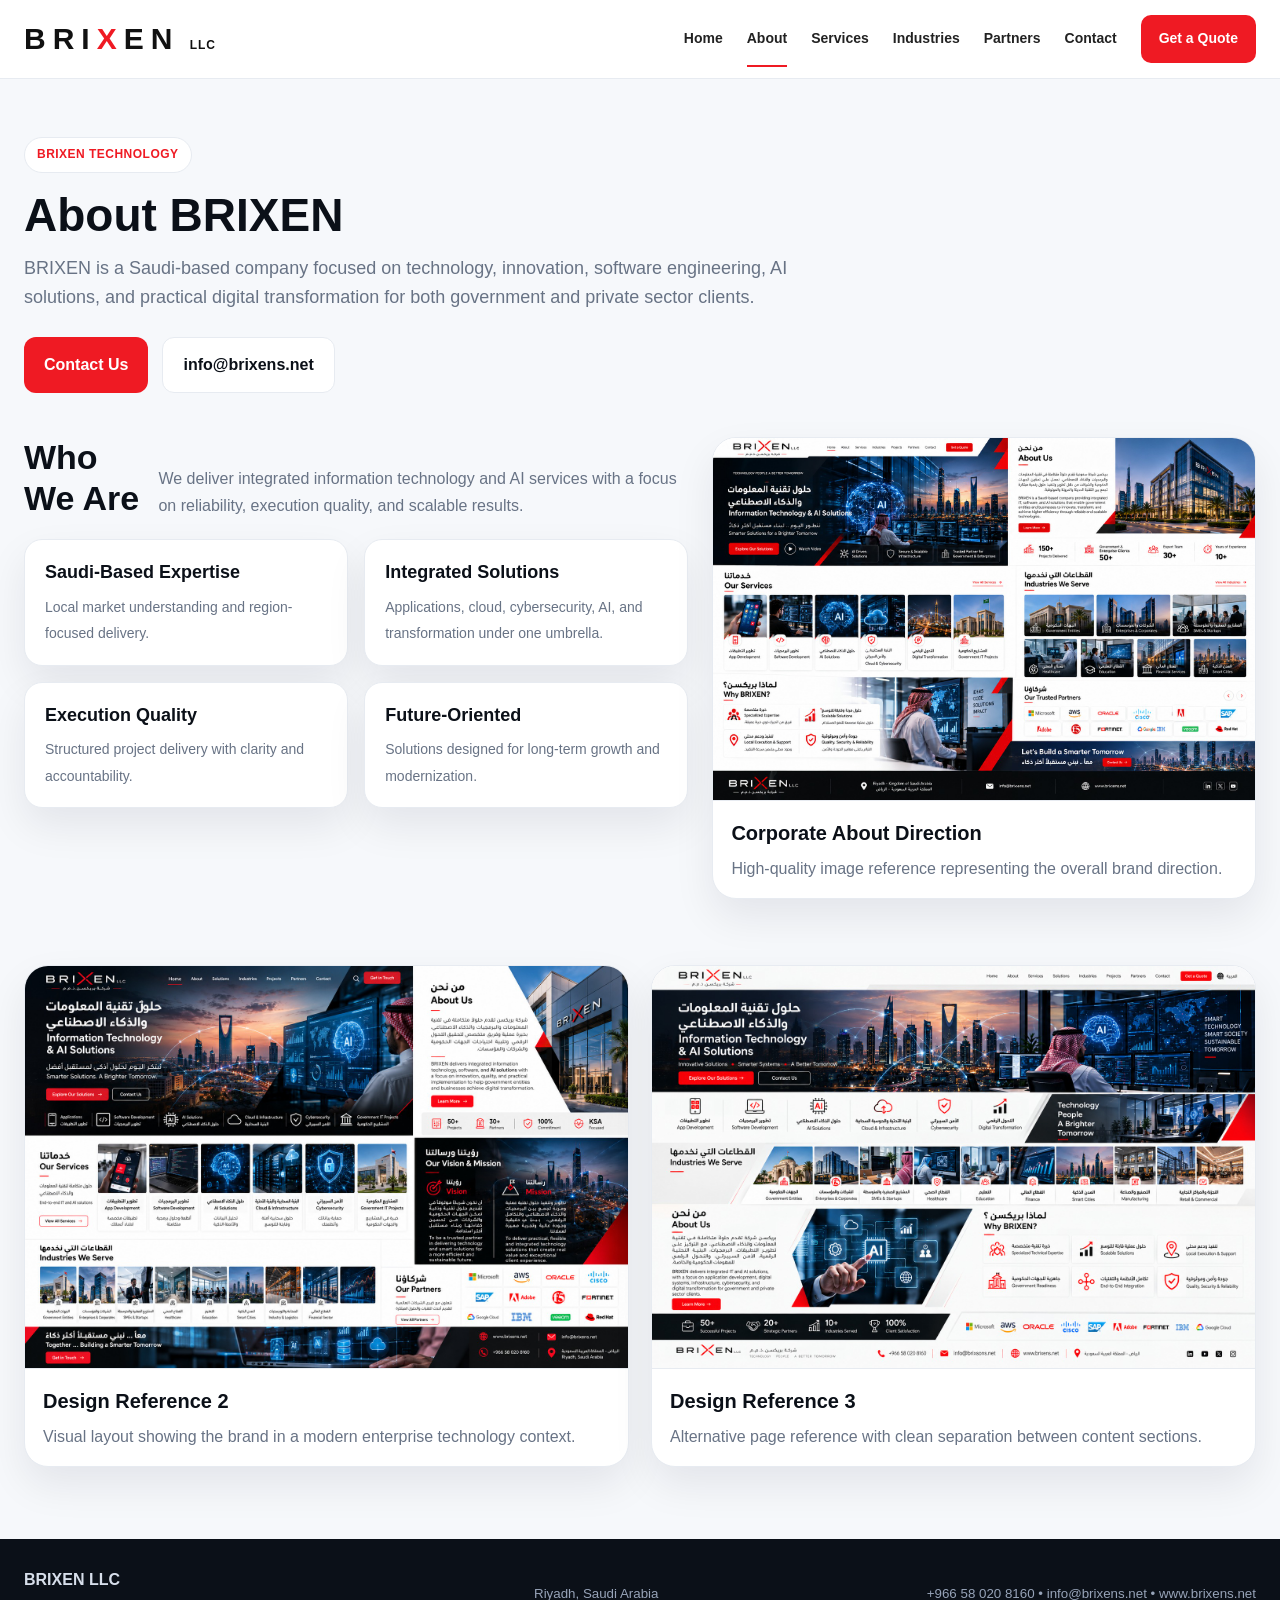
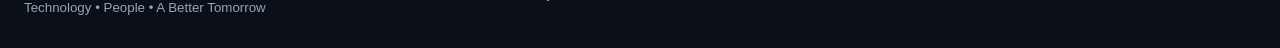
==== about.html @ fe867104 "Add files via upload" ====
<!doctype html>
<html lang="en">
<head>
  <meta charset="utf-8">
  <meta name="viewport" content="width=device-width,initial-scale=1">
  <title>BRIXEN | About</title>
  <meta name="description" content="BRIXEN information technology, AI, digital transformation and enterprise solutions in Saudi Arabia.">
  <link rel="canonical" href="https://www.brixens.net/about.html">
  <link rel="stylesheet" href="styles.css">
</head>
<body>
<header class="site-header">
  <div class="wrap nav">
    <a class="brand" href="index.html"><span class="brand-text">BRI<span class="x">X</span>EN<small> LLC</small></span></a>
    <button class="menu-btn" aria-label="Menu">☰</button>
    <nav class="nav-links">
      <a class="" href="index.html">Home</a>
      <a class="active" href="about.html">About</a>
      <a class="" href="services.html">Services</a>
      <a class="" href="industries.html">Industries</a>
      <a class="" href="partners.html">Partners</a>
      <a class="" href="contact.html">Contact</a>
      <a class="btn" href="mailto:info@brixens.net">Get a Quote</a>
    </nav>
  </div>
</header>
<main>
  <section class="page-hero">
    <div class="wrap">
      <span class="eyebrow">BRIXEN Technology</span>
      <h1>About BRIXEN</h1>
      <p>BRIXEN is a Saudi-based company focused on technology, innovation, software engineering, AI solutions, and practical digital transformation for both government and private sector clients.</p>
      <div class="cta-row">
        <a class="btn-main" href="contact.html">Contact Us</a>
        <a class="btn-alt" href="mailto:info@brixens.net">info@brixens.net</a>
      </div>
    </div>
  </section>
  
<section class="section"><div class="wrap"><div class="split"><div><div class="section-title"><h2>Who We Are</h2><p>We deliver integrated information technology and AI services with a focus on reliability, execution quality, and scalable results.</p></div><div class="list-grid"><div class="list-item"><strong>Saudi-Based Expertise</strong><span>Local market understanding and region-focused delivery.</span></div><div class="list-item"><strong>Integrated Solutions</strong><span>Applications, cloud, cybersecurity, AI, and transformation under one umbrella.</span></div><div class="list-item"><strong>Execution Quality</strong><span>Structured project delivery with clarity and accountability.</span></div><div class="list-item"><strong>Future-Oriented</strong><span>Solutions designed for long-term growth and modernization.</span></div></div></div><div class="preview"><img src="reference-design-1.jpg" alt="About BRIXEN visual"><div class="caption"><h3>Corporate About Direction</h3><p>High-quality image reference representing the overall brand direction.</p></div></div></div></div></section>
<section class="section"><div class="wrap"><div class="preview-grid"><article class="preview"><img src="reference-design-2.jpg" alt="About visual two"><div class="caption"><h3>Design Reference 2</h3><p>Visual layout showing the brand in a modern enterprise technology context.</p></div></article><article class="preview"><img src="reference-design-3.jpg" alt="About visual three"><div class="caption"><h3>Design Reference 3</h3><p>Alternative page reference with clean separation between content sections.</p></div></article></div></div></section>

</main>
<footer class="footer">
  <div class="wrap footer-grid">
    <div><strong>BRIXEN LLC</strong><br><small>Technology • People • A Better Tomorrow</small></div>
    <div><small>Riyadh, Saudi Arabia</small></div>
    <div><small>+966 58 020 8160 • info@brixens.net • www.brixens.net</small></div>
  </div>
</footer>
<script src="script.js"></script>
</body>
</html>
---- styles.css ----
:root{
  --red:#ef1a23;
  --black:#0b1018;
  --dark:#121826;
  --muted:#687385;
  --line:#e7ebf1;
  --bg:#f6f8fb;
  --white:#ffffff;
  --max:1280px;
  --shadow:0 18px 40px rgba(8,18,32,.08);
}
*{box-sizing:border-box}
html{scroll-behavior:smooth}
body{margin:0;font-family:Arial,Helvetica,sans-serif;background:var(--bg);color:var(--black);line-height:1.65}
a{text-decoration:none;color:inherit}
img{display:block;max-width:100%;height:auto}
.wrap{max-width:var(--max);margin:0 auto;padding:0 24px}
.site-header{position:sticky;top:0;z-index:100;background:rgba(255,255,255,.97);backdrop-filter:blur(12px);border-bottom:1px solid var(--line)}
.nav{min-height:78px;display:flex;align-items:center;justify-content:space-between;gap:18px}
.brand{display:flex;align-items:center}
.brand-text{font-size:30px;font-weight:800;letter-spacing:7px;color:#111;white-space:nowrap}
.brand-text .x{color:var(--red)}
.brand-text small{font-size:12px;letter-spacing:1px;margin-left:6px}
.nav-links{display:flex;align-items:center;gap:24px}
.nav-links a{font-size:14px;font-weight:600;color:#222;padding:8px 0;position:relative}
.nav-links a.active::after,.nav-links a:hover::after{content:"";position:absolute;left:0;right:0;bottom:-8px;height:2px;background:var(--red)}
.nav-links .btn{padding:12px 18px;border-radius:10px;background:var(--red);color:#fff}
.nav-links .btn::after{display:none}
.menu-btn{display:none;border:1px solid var(--line);background:#fff;border-radius:10px;padding:8px 12px;font-size:22px}
.page-hero{padding:58px 0 26px}
.eyebrow{display:inline-block;padding:7px 12px;border-radius:999px;background:#fff;border:1px solid var(--line);font-size:12px;font-weight:700;color:var(--red);letter-spacing:.04em;text-transform:uppercase}
.page-hero h1{font-size:46px;line-height:1.15;margin:16px 0 12px;max-width:900px}
.page-hero p{font-size:18px;color:var(--muted);max-width:820px;margin:0}
.cta-row{display:flex;gap:14px;flex-wrap:wrap;margin-top:24px}
.btn-main,.btn-alt{display:inline-flex;align-items:center;justify-content:center;padding:14px 20px;border-radius:12px;font-weight:700}
.btn-main{background:var(--red);color:#fff}
.btn-alt{background:#fff;border:1px solid var(--line);color:var(--black)}
.section{padding:18px 0 48px}
.section-title{display:flex;align-items:end;justify-content:space-between;gap:16px;margin-bottom:20px}
.section-title h2{margin:0;font-size:34px;line-height:1.2}
.section-title p{margin:0;color:var(--muted);max-width:760px}
.card-grid{display:grid;grid-template-columns:repeat(3,1fr);gap:18px}
.card,.stat,.contact-card{background:#fff;border:1px solid var(--line);border-radius:20px;box-shadow:var(--shadow)}
.card{padding:22px}
.card h3{margin:0 0 10px;font-size:20px}
.card p{margin:0;color:var(--muted);font-size:15px}
.preview-grid{display:grid;grid-template-columns:1fr 1fr;gap:22px;align-items:start}
.preview-grid.single{grid-template-columns:1fr}
.preview{background:#fff;border:1px solid var(--line);border-radius:24px;overflow:hidden;box-shadow:var(--shadow)}
.preview img{width:100%;height:auto;object-fit:contain;background:#fff}
.preview .caption{padding:16px 18px;border-top:1px solid var(--line)}
.preview .caption h3{margin:0 0 6px;font-size:20px}
.preview .caption p{margin:0;color:var(--muted)}
.stats{display:grid;grid-template-columns:repeat(4,1fr);gap:16px}
.stat{padding:22px}
.stat .num{font-size:34px;font-weight:800;color:var(--red);line-height:1;margin-bottom:8px}
.stat span{display:block;color:var(--muted);font-size:14px}
.split{display:grid;grid-template-columns:1.1fr .9fr;gap:24px;align-items:start}
.list-grid{display:grid;grid-template-columns:repeat(2,1fr);gap:16px}
.list-item{background:#fff;border:1px solid var(--line);border-radius:18px;padding:18px 20px;box-shadow:var(--shadow)}
.list-item strong{display:block;margin-bottom:6px;font-size:18px}
.list-item span{color:var(--muted);font-size:14px}
.contact-grid{display:grid;grid-template-columns:repeat(4,1fr);gap:16px}
.contact-card{padding:20px}
.contact-card h3{margin:0 0 6px;font-size:18px}
.contact-card p,.contact-card a{margin:0;color:var(--muted)}
.footer{background:#0b1018;color:#d7deea;padding:28px 0;margin-top:24px}
.footer .footer-grid{display:flex;justify-content:space-between;gap:20px;flex-wrap:wrap;align-items:center}
.footer small{color:#97a3b8}
.note{font-size:14px;color:var(--muted);margin-top:10px}
@media (max-width:1080px){
  .card-grid,.stats,.contact-grid{grid-template-columns:repeat(2,1fr)}
  .split,.preview-grid{grid-template-columns:1fr}
}
@media (max-width:820px){
  .menu-btn{display:block}
  .nav-links{display:none;position:absolute;left:0;right:0;top:78px;background:#fff;border-bottom:1px solid var(--line);padding:14px 24px 18px;flex-direction:column;align-items:flex-start;gap:8px}
  .nav-links.open{display:flex}
  .nav-links a{padding:8px 0}
  .nav-links a.active::after,.nav-links a:hover::after{display:none}
  .brand-text{font-size:24px;letter-spacing:5px}
  .page-hero h1{font-size:36px}
}
@media (max-width:640px){
  .wrap{padding:0 16px}
  .card-grid,.stats,.contact-grid,.list-grid{grid-template-columns:1fr}
  .page-hero h1{font-size:30px}
  .page-hero p{font-size:16px}
  .section-title h2{font-size:28px}
}
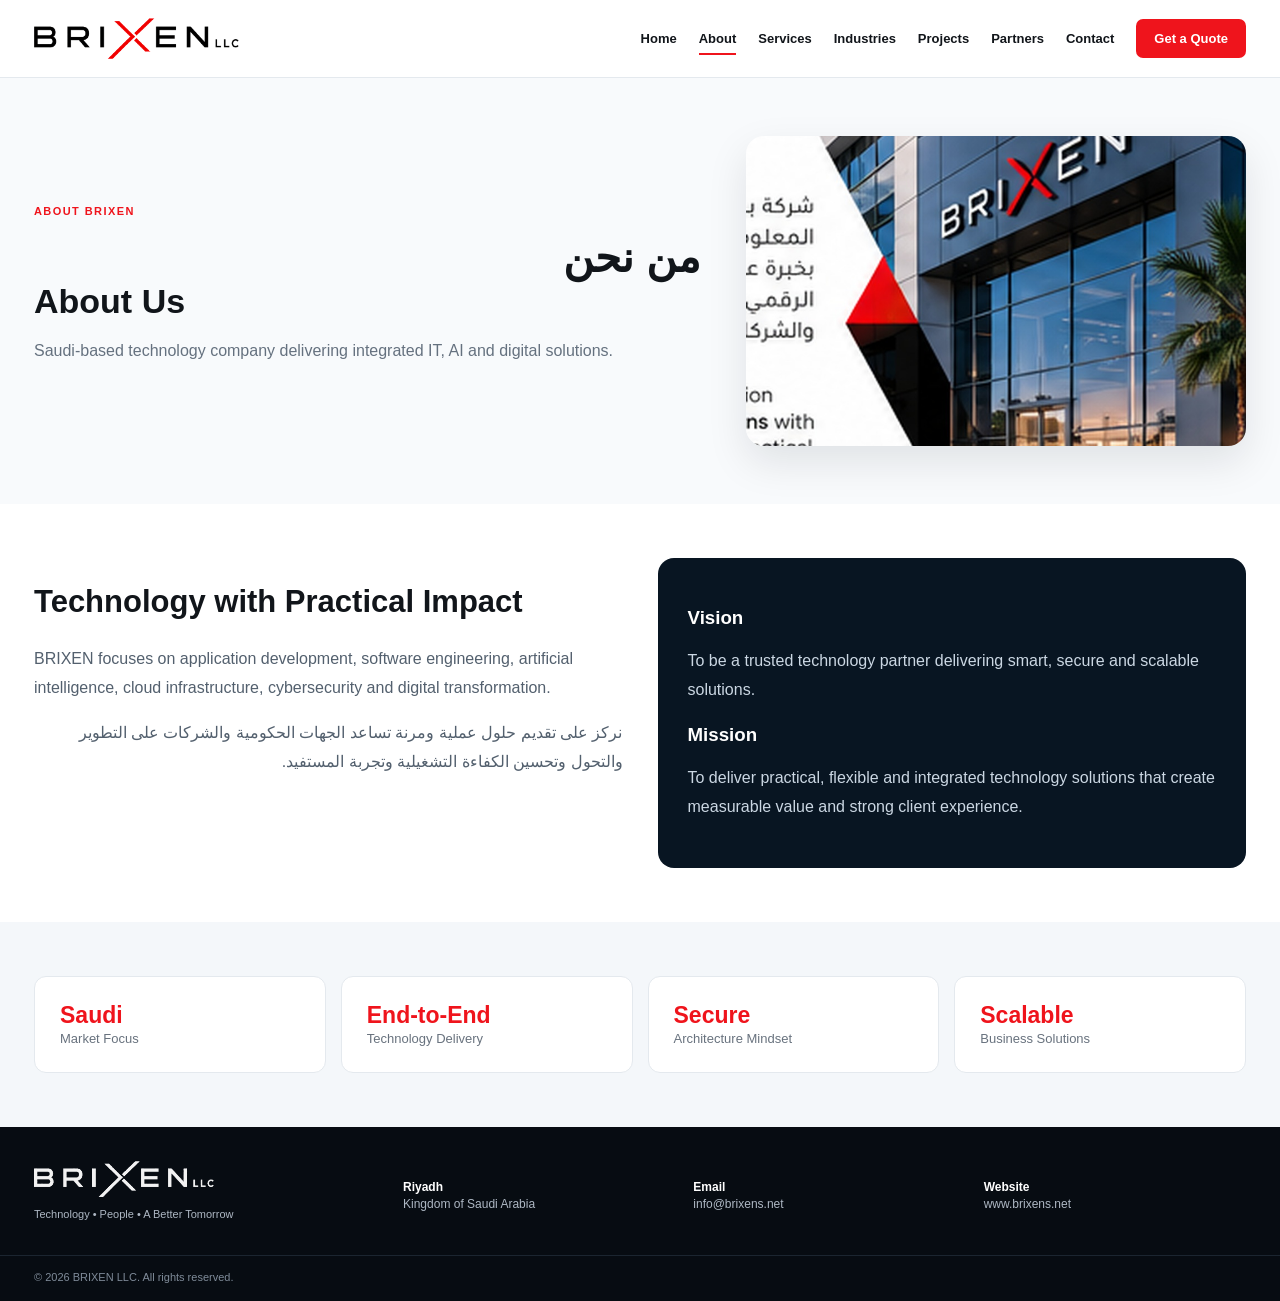
==== commit 2a925bab: "Add files via upload" ====
--- a/about.html
+++ b/about.html
@@ -1,53 +1,59 @@
 <!doctype html>
 <html lang="en">
 <head>
-  <meta charset="utf-8">
-  <meta name="viewport" content="width=device-width,initial-scale=1">
-  <title>BRIXEN | About</title>
-  <meta name="description" content="BRIXEN information technology, AI, digital transformation and enterprise solutions in Saudi Arabia.">
-  <link rel="canonical" href="https://www.brixens.net/about.html">
-  <link rel="stylesheet" href="styles.css">
+<meta charset="utf-8">
+<meta name="viewport" content="width=device-width,initial-scale=1">
+<title>BRIXEN | About</title>
+<meta name="description" content="BRIXEN provides technology, software, AI, cloud, cybersecurity and digital transformation solutions in Saudi Arabia.">
+<link rel="canonical" href="https://www.brixens.net/">
+<link rel="stylesheet" href="styles.css">
 </head>
 <body>
-<header class="site-header">
-  <div class="wrap nav">
-    <a class="brand" href="index.html"><span class="brand-text">BRI<span class="x">X</span>EN<small> LLC</small></span></a>
-    <button class="menu-btn" aria-label="Menu">☰</button>
+<header class="header">
+  <div class="container nav">
+    <a class="logo-wrap" href="index.html"><img src="brixen-logo.png" alt="BRIXEN LLC"></a>
+    <button class="menu-btn" aria-label="Open menu">☰</button>
     <nav class="nav-links">
-      <a class="" href="index.html">Home</a>
-      <a class="active" href="about.html">About</a>
-      <a class="" href="services.html">Services</a>
-      <a class="" href="industries.html">Industries</a>
-      <a class="" href="partners.html">Partners</a>
-      <a class="" href="contact.html">Contact</a>
-      <a class="btn" href="mailto:info@brixens.net">Get a Quote</a>
+      <a href="index.html">Home</a>
+<a class="active" href="about.html">About</a>
+<a href="services.html">Services</a>
+<a href="industries.html">Industries</a>
+<a href="projects.html">Projects</a>
+<a href="partners.html">Partners</a>
+<a href="contact.html">Contact</a>
+      <a class="quote-btn" href="mailto:info@brixens.net">Get a Quote</a>
     </nav>
   </div>
 </header>
+
 <main>
-  <section class="page-hero">
-    <div class="wrap">
-      <span class="eyebrow">BRIXEN Technology</span>
-      <h1>About BRIXEN</h1>
-      <p>BRIXEN is a Saudi-based company focused on technology, innovation, software engineering, AI solutions, and practical digital transformation for both government and private sector clients.</p>
-      <div class="cta-row">
-        <a class="btn-main" href="contact.html">Contact Us</a>
-        <a class="btn-alt" href="mailto:info@brixens.net">info@brixens.net</a>
-      </div>
+<section class="subhero">
+  <div class="container subhero-grid">
+    <div><span class="kicker dark">ABOUT BRIXEN</span><h1 dir="rtl">من نحن</h1><h2>About Us</h2><p>Saudi-based technology company delivering integrated IT, AI and digital solutions.</p></div>
+    <img src="hq-building.jpg" alt="BRIXEN corporate building concept">
+  </div>
+</section>
+<section class="section white">
+  <div class="container split">
+    <div><h2>Technology with Practical Impact</h2><p>BRIXEN focuses on application development, software engineering, artificial intelligence, cloud infrastructure, cybersecurity and digital transformation.</p><p dir="rtl">نركز على تقديم حلول عملية ومرنة تساعد الجهات الحكومية والشركات على التطوير والتحول وتحسين الكفاءة التشغيلية وتجربة المستفيد.</p></div>
+    <div class="mission-box"><h3>Vision</h3><p>To be a trusted technology partner delivering smart, secure and scalable solutions.</p><h3>Mission</h3><p>To deliver practical, flexible and integrated technology solutions that create measurable value and strong client experience.</p></div>
+  </div>
+</section>
+<section class="section light"><div class="container stats-grid"><div><b>Saudi</b><span>Market Focus</span></div><div><b>End-to-End</b><span>Technology Delivery</span></div><div><b>Secure</b><span>Architecture Mindset</span></div><div><b>Scalable</b><span>Business Solutions</span></div></div></section>
+</main>
+
+<footer class="footer">
+  <div class="container footer-grid">
+    <div class="footer-brand">
+      <img src="brixen-logo.png" alt="BRIXEN LLC">
+      <p>Technology • People • A Better Tomorrow</p>
     </div>
-  </section>
-  
-<section class="section"><div class="wrap"><div class="split"><div><div class="section-title"><h2>Who We Are</h2><p>We deliver integrated information technology and AI services with a focus on reliability, execution quality, and scalable results.</p></div><div class="list-grid"><div class="list-item"><strong>Saudi-Based Expertise</strong><span>Local market understanding and region-focused delivery.</span></div><div class="list-item"><strong>Integrated Solutions</strong><span>Applications, cloud, cybersecurity, AI, and transformation under one umbrella.</span></div><div class="list-item"><strong>Execution Quality</strong><span>Structured project delivery with clarity and accountability.</span></div><div class="list-item"><strong>Future-Oriented</strong><span>Solutions designed for long-term growth and modernization.</span></div></div></div><div class="preview"><img src="reference-design-1.jpg" alt="About BRIXEN visual"><div class="caption"><h3>Corporate About Direction</h3><p>High-quality image reference representing the overall brand direction.</p></div></div></div></div></section>
-<section class="section"><div class="wrap"><div class="preview-grid"><article class="preview"><img src="reference-design-2.jpg" alt="About visual two"><div class="caption"><h3>Design Reference 2</h3><p>Visual layout showing the brand in a modern enterprise technology context.</p></div></article><article class="preview"><img src="reference-design-3.jpg" alt="About visual three"><div class="caption"><h3>Design Reference 3</h3><p>Alternative page reference with clean separation between content sections.</p></div></article></div></div></section>
-
-</main>
-<footer class="footer">
-  <div class="wrap footer-grid">
-    <div><strong>BRIXEN LLC</strong><br><small>Technology • People • A Better Tomorrow</small></div>
-    <div><small>Riyadh, Saudi Arabia</small></div>
-    <div><small>+966 58 020 8160 • info@brixens.net • www.brixens.net</small></div>
+    <div><strong>Riyadh</strong><span>Kingdom of Saudi Arabia</span></div>
+    <div><strong>Email</strong><a href="mailto:info@brixens.net">info@brixens.net</a></div>
+    <div><strong>Website</strong><a href="https://www.brixens.net">www.brixens.net</a></div>
   </div>
+  <div class="container copyright">© 2026 BRIXEN LLC. All rights reserved.</div>
 </footer>
 <script src="script.js"></script>
 </body>
-</html>
+</html>
--- a/styles.css
+++ b/styles.css
@@ -1,90 +1,81 @@
+
 :root{
-  --red:#ef1a23;
-  --black:#0b1018;
-  --dark:#121826;
-  --muted:#687385;
-  --line:#e7ebf1;
-  --bg:#f6f8fb;
-  --white:#ffffff;
-  --max:1280px;
-  --shadow:0 18px 40px rgba(8,18,32,.08);
+ --red:#ef141c;--navy:#07101c;--blue:#0b2847;--white:#fff;--text:#11151a;
+ --muted:#68727e;--light:#f4f7fa;--line:#e4e9ee;--shadow:0 16px 40px rgba(3,16,30,.10);
+ --max:1380px
 }
 *{box-sizing:border-box}
 html{scroll-behavior:smooth}
-body{margin:0;font-family:Arial,Helvetica,sans-serif;background:var(--bg);color:var(--black);line-height:1.65}
-a{text-decoration:none;color:inherit}
-img{display:block;max-width:100%;height:auto}
-.wrap{max-width:var(--max);margin:0 auto;padding:0 24px}
-.site-header{position:sticky;top:0;z-index:100;background:rgba(255,255,255,.97);backdrop-filter:blur(12px);border-bottom:1px solid var(--line)}
-.nav{min-height:78px;display:flex;align-items:center;justify-content:space-between;gap:18px}
-.brand{display:flex;align-items:center}
-.brand-text{font-size:30px;font-weight:800;letter-spacing:7px;color:#111;white-space:nowrap}
-.brand-text .x{color:var(--red)}
-.brand-text small{font-size:12px;letter-spacing:1px;margin-left:6px}
-.nav-links{display:flex;align-items:center;gap:24px}
-.nav-links a{font-size:14px;font-weight:600;color:#222;padding:8px 0;position:relative}
-.nav-links a.active::after,.nav-links a:hover::after{content:"";position:absolute;left:0;right:0;bottom:-8px;height:2px;background:var(--red)}
-.nav-links .btn{padding:12px 18px;border-radius:10px;background:var(--red);color:#fff}
-.nav-links .btn::after{display:none}
-.menu-btn{display:none;border:1px solid var(--line);background:#fff;border-radius:10px;padding:8px 12px;font-size:22px}
-.page-hero{padding:58px 0 26px}
-.eyebrow{display:inline-block;padding:7px 12px;border-radius:999px;background:#fff;border:1px solid var(--line);font-size:12px;font-weight:700;color:var(--red);letter-spacing:.04em;text-transform:uppercase}
-.page-hero h1{font-size:46px;line-height:1.15;margin:16px 0 12px;max-width:900px}
-.page-hero p{font-size:18px;color:var(--muted);max-width:820px;margin:0}
-.cta-row{display:flex;gap:14px;flex-wrap:wrap;margin-top:24px}
-.btn-main,.btn-alt{display:inline-flex;align-items:center;justify-content:center;padding:14px 20px;border-radius:12px;font-weight:700}
-.btn-main{background:var(--red);color:#fff}
-.btn-alt{background:#fff;border:1px solid var(--line);color:var(--black)}
-.section{padding:18px 0 48px}
-.section-title{display:flex;align-items:end;justify-content:space-between;gap:16px;margin-bottom:20px}
-.section-title h2{margin:0;font-size:34px;line-height:1.2}
-.section-title p{margin:0;color:var(--muted);max-width:760px}
-.card-grid{display:grid;grid-template-columns:repeat(3,1fr);gap:18px}
-.card,.stat,.contact-card{background:#fff;border:1px solid var(--line);border-radius:20px;box-shadow:var(--shadow)}
-.card{padding:22px}
-.card h3{margin:0 0 10px;font-size:20px}
-.card p{margin:0;color:var(--muted);font-size:15px}
-.preview-grid{display:grid;grid-template-columns:1fr 1fr;gap:22px;align-items:start}
-.preview-grid.single{grid-template-columns:1fr}
-.preview{background:#fff;border:1px solid var(--line);border-radius:24px;overflow:hidden;box-shadow:var(--shadow)}
-.preview img{width:100%;height:auto;object-fit:contain;background:#fff}
-.preview .caption{padding:16px 18px;border-top:1px solid var(--line)}
-.preview .caption h3{margin:0 0 6px;font-size:20px}
-.preview .caption p{margin:0;color:var(--muted)}
-.stats{display:grid;grid-template-columns:repeat(4,1fr);gap:16px}
-.stat{padding:22px}
-.stat .num{font-size:34px;font-weight:800;color:var(--red);line-height:1;margin-bottom:8px}
-.stat span{display:block;color:var(--muted);font-size:14px}
-.split{display:grid;grid-template-columns:1.1fr .9fr;gap:24px;align-items:start}
-.list-grid{display:grid;grid-template-columns:repeat(2,1fr);gap:16px}
-.list-item{background:#fff;border:1px solid var(--line);border-radius:18px;padding:18px 20px;box-shadow:var(--shadow)}
-.list-item strong{display:block;margin-bottom:6px;font-size:18px}
-.list-item span{color:var(--muted);font-size:14px}
-.contact-grid{display:grid;grid-template-columns:repeat(4,1fr);gap:16px}
-.contact-card{padding:20px}
-.contact-card h3{margin:0 0 6px;font-size:18px}
-.contact-card p,.contact-card a{margin:0;color:var(--muted)}
-.footer{background:#0b1018;color:#d7deea;padding:28px 0;margin-top:24px}
-.footer .footer-grid{display:flex;justify-content:space-between;gap:20px;flex-wrap:wrap;align-items:center}
-.footer small{color:#97a3b8}
-.note{font-size:14px;color:var(--muted);margin-top:10px}
-@media (max-width:1080px){
-  .card-grid,.stats,.contact-grid{grid-template-columns:repeat(2,1fr)}
-  .split,.preview-grid{grid-template-columns:1fr}
+body{margin:0;font-family:Arial,Tahoma,sans-serif;color:var(--text);background:#fff}
+a{text-decoration:none;color:inherit} img{display:block;max-width:100%}
+.container{max-width:var(--max);margin:auto;padding:0 34px}
+.header{height:78px;background:#fff;border-bottom:1px solid var(--line);position:sticky;top:0;z-index:100}
+.nav{height:100%;display:flex;align-items:center;justify-content:space-between;gap:28px}
+.logo-wrap img{width:205px;height:52px;object-fit:contain}
+.nav-links{display:flex;align-items:center;gap:22px;font-size:13px;font-weight:600}
+.nav-links a{padding:10px 0;position:relative}
+.nav-links a.active:after,.nav-links a:not(.quote-btn):hover:after{content:"";position:absolute;height:2px;background:var(--red);left:0;right:0;bottom:1px}
+.quote-btn{background:var(--red);color:#fff;padding:12px 18px!important;border-radius:7px}
+.menu-btn{display:none;background:#fff;border:1px solid var(--line);border-radius:8px;font-size:22px;padding:5px 10px}
+
+.hero{background:linear-gradient(120deg,#06101c 0%,#081522 56%,#0c2033 100%);color:#fff;position:relative;overflow:hidden;padding:46px 0}
+.hero:after{content:"";position:absolute;right:-80px;top:0;width:170px;height:100%;background:var(--red);transform:skewX(-24deg);opacity:.92}
+.hero-grid{display:grid;grid-template-columns:.83fr 1.17fr;align-items:center;gap:34px;position:relative;z-index:2}
+.hero-copy{padding:18px 0}
+.kicker{font-size:11px;letter-spacing:.13em;font-weight:700;color:#fff}.kicker.dark{color:var(--red)}
+.hero h1{font-size:42px;line-height:1.25;margin:18px 0 8px}.hero h2{font-size:29px;line-height:1.15;margin:0 0 20px}
+.hero p{font-size:17px;margin:7px 0;color:#edf4fb}
+.hero-image{border-radius:18px;overflow:hidden;box-shadow:0 28px 70px rgba(0,0,0,.35)}
+.hero-image img{width:100%;aspect-ratio:16/7;object-fit:cover}
+.actions{display:flex;gap:13px;margin-top:27px;flex-wrap:wrap}
+.primary-btn,.outline-btn{display:inline-block;padding:13px 19px;border-radius:7px;font-size:13px;font-weight:700}
+.primary-btn{background:var(--red);color:#fff}.primary-btn.small{padding:11px 17px}.outline-btn{border:1px solid rgba(255,255,255,.7);color:#fff}
+
+.service-strip{background:#fff;border-bottom:1px solid var(--line)}
+.service-strip-grid{display:grid;grid-template-columns:repeat(6,1fr)}
+.service-strip a{padding:19px 12px;text-align:center;border-right:1px solid var(--line);display:flex;flex-direction:column;gap:4px;align-items:center}
+.service-strip b{font-size:23px;color:var(--red)}.service-strip span{font-size:13px;font-weight:700}.service-strip small{font-size:11px;color:var(--muted)}
+
+.section{padding:54px 0}.white{background:#fff}.light{background:var(--light)}
+.heading{display:flex;justify-content:space-between;align-items:flex-end;gap:20px;margin-bottom:25px}
+.heading h3{font-size:25px;margin:0}.heading h2{font-size:30px;margin:2px 0 0}.heading a{font-size:12px;color:var(--red);font-weight:700}
+.cards{display:grid;gap:16px}.cards.six{grid-template-columns:repeat(6,1fr)}.cards.three{grid-template-columns:repeat(3,1fr)}
+.card{background:#fff;border:1px solid var(--line);border-radius:12px;padding:20px;box-shadow:0 7px 18px rgba(12,29,45,.05)}
+.card .icon{color:var(--red);font-size:25px;font-weight:800}.card h4{margin:14px 0 3px;font-size:15px}.card h5{margin:0 0 10px;font-size:13px}.card p{font-size:12px;line-height:1.6;color:var(--muted);margin:0}
+.industry-grid{display:grid;grid-template-columns:repeat(9,1fr);gap:8px}.industry-grid div{min-height:118px;background:linear-gradient(160deg,#19324d,#07111e);color:#fff;border-radius:8px;padding:15px 8px;display:flex;align-items:flex-end;text-align:center;justify-content:center;font-size:11px;font-weight:700;box-shadow:var(--shadow)}
+
+.about-grid{display:grid;grid-template-columns:.8fr 1.2fr;gap:38px;align-items:center}.about-copy h3{font-size:28px;margin:8px 0 0}.about-copy h2{font-size:31px;margin:0 0 18px}.about-copy p{color:#4f5a67;line-height:1.8;font-size:15px}.red-line{display:block;width:38px;height:3px;background:var(--red)}
+.about-photo{border-radius:18px;overflow:hidden;box-shadow:var(--shadow)}.about-photo img{width:100%;aspect-ratio:16/8;object-fit:cover}
+.feature{background:#fff;border:1px solid var(--line);border-radius:10px;padding:21px}.feature span{color:var(--red);font-size:13px;font-weight:800}.feature h4{margin:7px 0 8px}.feature p{font-size:13px;color:var(--muted);line-height:1.6;margin:0}
+.cta{background:linear-gradient(120deg,#07101d,#103252);color:#fff;padding:32px 0}.cta-grid{display:flex;align-items:center;justify-content:space-between;gap:24px}.cta h2{margin:0 0 6px}.cta p{margin:0;color:#e8f1fa}
+
+.subhero{padding:58px 0;background:#f8fafc}.subhero.dark-sub{background:linear-gradient(130deg,#07101c,#0b2a49);color:#fff}
+.subhero-grid{display:grid;grid-template-columns:1fr .75fr;gap:45px;align-items:center}.subhero h1{font-size:42px;margin:14px 0 0}.subhero h2{font-size:34px;margin:0 0 15px}.subhero p{max-width:700px;line-height:1.8;color:#65717f}.dark-sub p{color:#dfe9f2}
+.subhero-grid img{width:100%;height:310px;object-fit:cover;border-radius:18px;box-shadow:var(--shadow)}
+
+.split{display:grid;grid-template-columns:1fr 1fr;gap:35px}.split h2{font-size:31px}.split p{line-height:1.8;color:#53606e}.mission-box{background:#081522;color:#fff;padding:30px;border-radius:16px}.mission-box p{color:#cbd7e3}
+.stats-grid{display:grid;grid-template-columns:repeat(4,1fr);gap:15px}.stats-grid div{background:#fff;border:1px solid var(--line);padding:25px;border-radius:12px}.stats-grid b{font-size:23px;color:var(--red);display:block}.stats-grid span{font-size:13px;color:var(--muted)}
+
+.service-detail-grid{display:grid;grid-template-columns:1fr 1fr;gap:18px}.service-detail{display:flex;gap:18px;border:1px solid var(--line);border-radius:14px;padding:24px}.big-icon{min-width:58px;height:58px;border-radius:10px;background:var(--red);color:#fff;display:flex;align-items:center;justify-content:center;font-weight:800}.service-detail h3{font-size:18px;margin:0}.service-detail h2{font-size:22px;margin:2px 0 8px}.service-detail p{margin:0;color:var(--muted);line-height:1.7}
+.industry-page-grid{display:grid;grid-template-columns:repeat(3,1fr);gap:18px}.industry-card{background:#fff;border:1px solid var(--line);border-radius:14px;padding:24px}.industry-card span{color:var(--red);font-size:12px;font-weight:800}.industry-card h3{font-size:20px}.industry-card p{color:var(--muted);line-height:1.7}
+.project-grid{display:grid;grid-template-columns:repeat(3,1fr);gap:18px}.project-grid article{background:#fff;border:1px solid var(--line);border-top:3px solid var(--red);padding:24px;border-radius:12px}.project-grid p{color:var(--muted);line-height:1.7}
+.partner-grid{display:grid;grid-template-columns:repeat(4,1fr);gap:14px}.partner-box{min-height:105px;border:1px solid var(--line);background:#fff;border-radius:12px;display:flex;align-items:center;justify-content:center;font-size:20px;font-weight:700;color:#273340;box-shadow:0 5px 14px rgba(12,29,45,.05)}
+.contact-layout{display:grid;grid-template-columns:.8fr 1.2fr;gap:26px}.contact-panel,.contact-message{border:1px solid var(--line);border-radius:15px;padding:28px}.contact-panel h3{margin:14px 0 5px;color:var(--red);font-size:14px}.contact-panel p,.contact-panel a{color:#3f4c59}.contact-message{background:#081522;color:#fff}.contact-message p{line-height:1.8;color:#d5e0eb}
+
+.footer{background:#070c12;color:#fff;padding:34px 0 18px}.footer-grid{display:grid;grid-template-columns:1.3fr repeat(3,1fr);gap:28px;align-items:center}.footer-brand img{width:180px;filter:brightness(0) invert(1);opacity:.95}.footer-brand p{font-size:11px;color:#aeb8c4}.footer strong{display:block;font-size:12px}.footer span,.footer a{font-size:12px;color:#aeb8c4}.copyright{border-top:1px solid #1b2530;margin-top:24px;padding-top:15px;font-size:11px;color:#7f8b99}
+
+@media(max-width:1100px){
+ .cards.six{grid-template-columns:repeat(3,1fr)} .industry-grid{grid-template-columns:repeat(3,1fr)}
+ .service-strip-grid{grid-template-columns:repeat(3,1fr)} .partner-grid{grid-template-columns:repeat(3,1fr)}
 }
-@media (max-width:820px){
-  .menu-btn{display:block}
-  .nav-links{display:none;position:absolute;left:0;right:0;top:78px;background:#fff;border-bottom:1px solid var(--line);padding:14px 24px 18px;flex-direction:column;align-items:flex-start;gap:8px}
-  .nav-links.open{display:flex}
-  .nav-links a{padding:8px 0}
-  .nav-links a.active::after,.nav-links a:hover::after{display:none}
-  .brand-text{font-size:24px;letter-spacing:5px}
-  .page-hero h1{font-size:36px}
+@media(max-width:850px){
+ .menu-btn{display:block}.nav-links{display:none;position:absolute;top:78px;left:0;right:0;background:#fff;padding:15px 25px;flex-direction:column;align-items:flex-start;border-bottom:1px solid var(--line)}
+ .nav-links.open{display:flex}.nav-links a{width:100%}.nav-links a.active:after,.nav-links a:not(.quote-btn):hover:after{display:none}
+ .hero-grid,.about-grid,.subhero-grid,.split,.contact-layout{grid-template-columns:1fr}.hero h1{font-size:35px}.hero h2{font-size:25px}
+ .cards.three,.industry-page-grid,.project-grid{grid-template-columns:1fr 1fr}.footer-grid{grid-template-columns:1fr 1fr}
 }
-@media (max-width:640px){
-  .wrap{padding:0 16px}
-  .card-grid,.stats,.contact-grid,.list-grid{grid-template-columns:1fr}
-  .page-hero h1{font-size:30px}
-  .page-hero p{font-size:16px}
-  .section-title h2{font-size:28px}
+@media(max-width:600px){
+ .container{padding:0 18px}.logo-wrap img{width:165px}.hero{padding:30px 0}.hero h1{font-size:30px}.hero h2{font-size:21px}
+ .service-strip-grid,.cards.six,.cards.three,.industry-grid,.industry-page-grid,.project-grid,.partner-grid,.service-detail-grid,.stats-grid,.footer-grid{grid-template-columns:1fr}
+ .section{padding:38px 0}.heading{align-items:flex-start;flex-direction:column}.cta-grid{align-items:flex-start;flex-direction:column}.subhero h1{font-size:32px}.subhero h2{font-size:26px}
 }
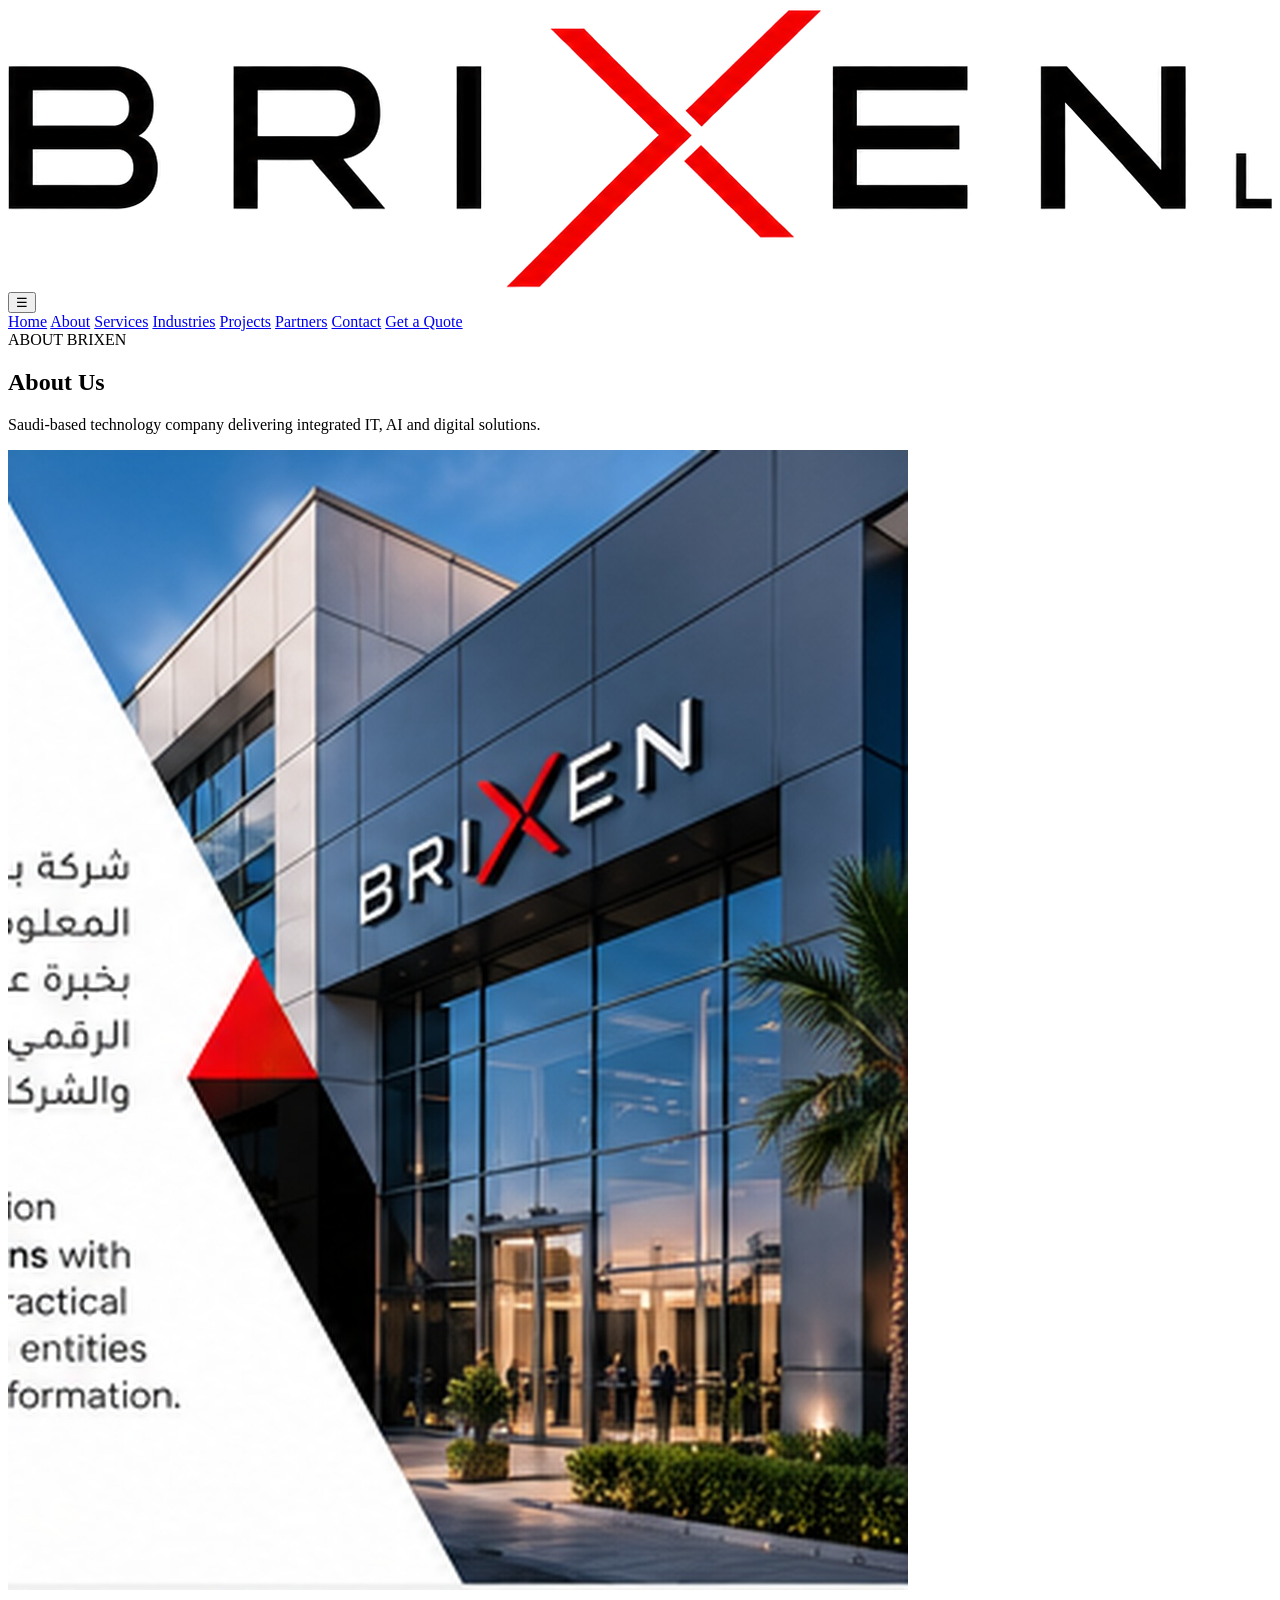
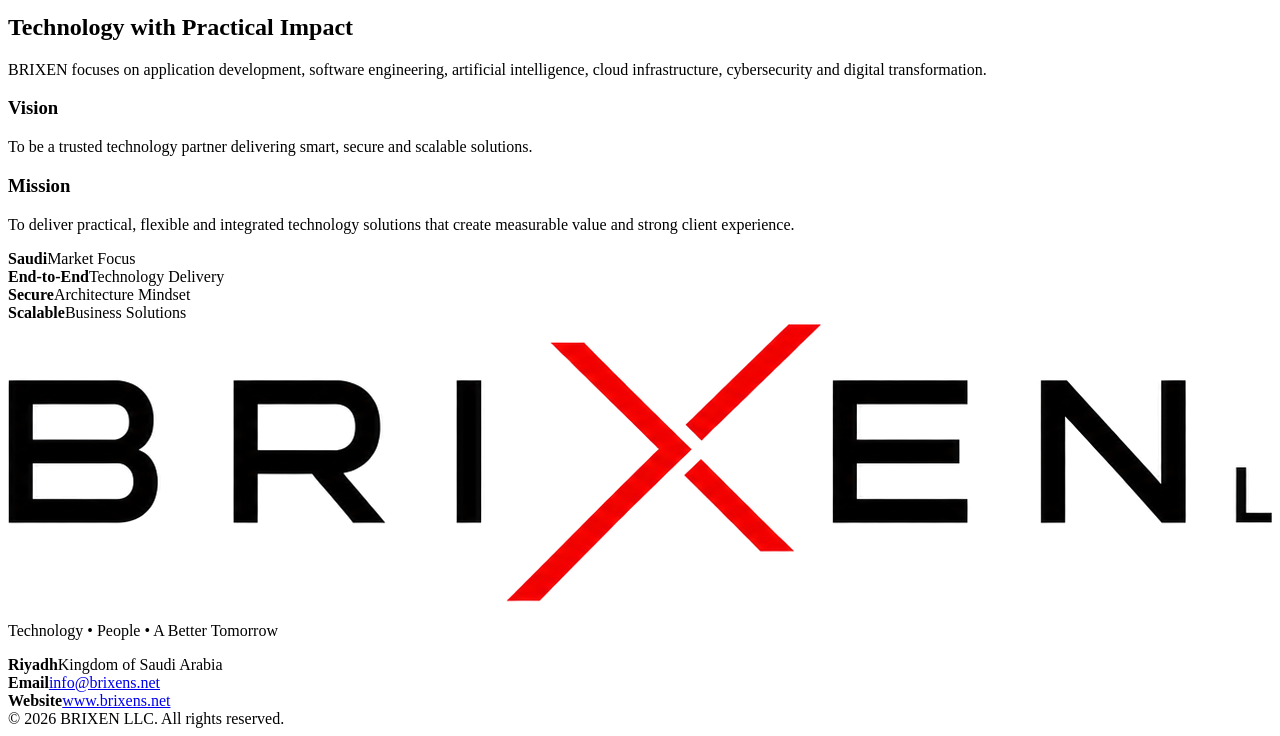
==== commit 07eacc4d: "Add files via upload" ====
--- a/about.html
+++ b/about.html
@@ -29,13 +29,13 @@
 <main>
 <section class="subhero">
   <div class="container subhero-grid">
-    <div><span class="kicker dark">ABOUT BRIXEN</span><h1 dir="rtl">من نحن</h1><h2>About Us</h2><p>Saudi-based technology company delivering integrated IT, AI and digital solutions.</p></div>
+    <div><span class="kicker dark">ABOUT BRIXEN</span><h2>About Us</h2><p>Saudi-based technology company delivering integrated IT, AI and digital solutions.</p></div>
     <img src="hq-building.jpg" alt="BRIXEN corporate building concept">
   </div>
 </section>
 <section class="section white">
   <div class="container split">
-    <div><h2>Technology with Practical Impact</h2><p>BRIXEN focuses on application development, software engineering, artificial intelligence, cloud infrastructure, cybersecurity and digital transformation.</p><p dir="rtl">نركز على تقديم حلول عملية ومرنة تساعد الجهات الحكومية والشركات على التطوير والتحول وتحسين الكفاءة التشغيلية وتجربة المستفيد.</p></div>
+    <div><h2>Technology with Practical Impact</h2><p>BRIXEN focuses on application development, software engineering, artificial intelligence, cloud infrastructure, cybersecurity and digital transformation.</p></div>
     <div class="mission-box"><h3>Vision</h3><p>To be a trusted technology partner delivering smart, secure and scalable solutions.</p><h3>Mission</h3><p>To deliver practical, flexible and integrated technology solutions that create measurable value and strong client experience.</p></div>
   </div>
 </section>
